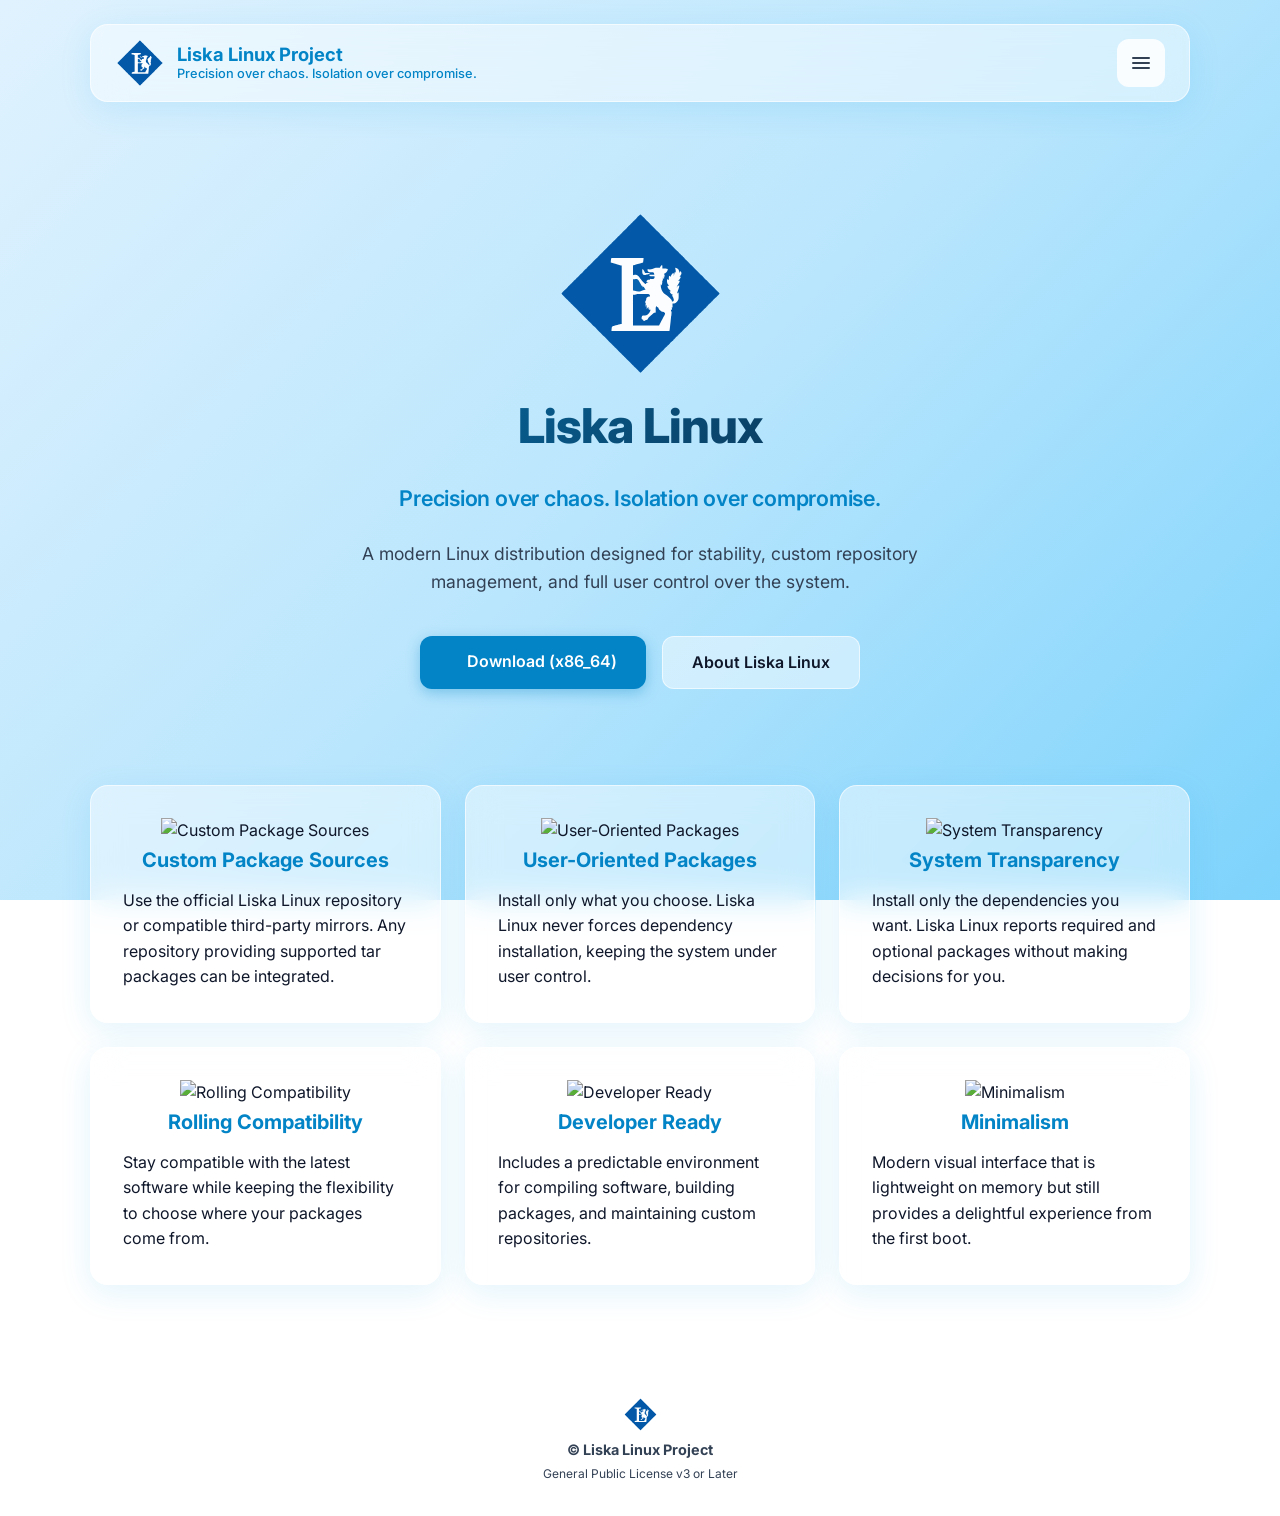
==== index.html @ 2114fe56 "Update index.html" ====
<!DOCTYPE html>
<html lang="id">
<head>
  <meta charset="UTF-8">
  <meta name="viewport" content="width=device-width, initial-scale=1.0">
  <title>Liska Linux Project</title>
  <link rel="icon" type="image/svg+xml" href="/assets/logo.svg">
  <link rel="stylesheet" href="style.css">
  <link rel="preconnect" href="https://fonts.googleapis.com">
  <link rel="preconnect" href="https://fonts.gstatic.com" crossorigin>
  <link href="https://fonts.googleapis.com/css2?family=Inter:wght@400;500;600;800&family=JetBrains+Mono:wght@400;500&display=swap" rel="stylesheet">
</head>
<body>

  <header>
    <div class="container">
      <div class="nav-wrapper glass-card">
        <a href="/" class="logo">
          <img src="assets/logo.svg" alt="Liska Linux Project" width="50" height="50">
          <span>
            <strong>Liska Linux Project</strong>
            <small>Precision over chaos. Isolation over compromise.</small>
          </span>
        </a>
        <input type="checkbox" id="nav-toggle-checkbox" class="nav-toggle-checkbox" aria-hidden="true">
        <label for="nav-toggle-checkbox" class="nav-toggle" aria-expanded="false" aria-controls="main-menu" aria-label="Toggle navigation menu">
          <span class="sr-only">Open navigation menu</span>
          <svg width="24" height="24" viewBox="0 0 24 24" aria-hidden="true" fill="none" stroke="currentColor" stroke-width="2" stroke-linecap="round" stroke-linejoin="round">
            <path d="M4 7h16"></path>
            <path d="M4 12h16"></path>
            <path d="M4 17h16"></path>
          </svg>
        </label>
        <nav aria-label="Main navigation">
          <ul id="main-menu" class="nav-menu">
            <li><a href="/about">About</a></li>
            <li><a href="/download">Download</a></li>
            <li><a href="/installation-guide">Installation Guide</a></li>
            <li><a href="/privacy-policy">Privacy Policy</a></li>
            <li><a href="https://ko-fi.com/liskalinux">Support</a></li>
            <li><a href="https://codeberg.org/liskalinux" target="_blank" rel="noopener">Codeberg</a></li>
            <li><a href="https://archive.org/download/repo-liskalinux" target="_blank" rel="noopener">Repository</a></li>
          </ul>
        </nav>
      </div>
    </div>
  </header>
  <label class="nav-backdrop" for="nav-toggle-checkbox" aria-hidden="true"></label>

  <main class="container">
    <section class="hero">
      <img src="assets/logo.svg" alt="Liska Linux" width="175" height="175">
      <h1>Liska Linux</h1>
      <p class="tagline">Precision over chaos. Isolation over compromise.</p>
      <p>A modern Linux distribution designed for stability, custom repository management, and full user control over the system.</p>
      <div class="cta-group">
        <a href="/download" class="btn btn-primary"><img src="https://upload.wikimedia.org/wikipedia/commons/4/43/OOjs_UI_icon_download-invert.svg" width="14" height="14"> Download (x86_64)</a>
        <a href="/about" class="btn btn-secondary">About Liska Linux</a>
      </div>
    </section>
    <section class="features">
      <div class="feature-card glass-card">
        <center>
        <span>
          <img src="https://upload.wikimedia.org/wikipedia/commons/5/5f/OOjs_UI_icon_tray-progressive.svg" alt="Custom Package Sources" width="35" height="35">
          <h3>Custom Package Sources</h3>
        </span>
        </center>
        <p>Use the official Liska Linux repository or compatible third-party mirrors. Any repository providing supported tar packages can be integrated.</p>
      </div>
      <div class="feature-card glass-card">
        <center>
        <span>
          <img src="https://upload.wikimedia.org/wikipedia/commons/4/43/Echo_user-rights_icon.svg" alt="User-Oriented Packages" width="35" height="35">
          <h3>User-Oriented Packages</h3>
        </span>
        </center>
        <p>Install only what you choose. Liska Linux never forces dependency installation, keeping the system under user control.</p>
      </div>
      <div class="feature-card glass-card">
        <center>
        <span>
          <img src="https://upload.wikimedia.org/wikipedia/commons/9/97/OOjs_UI_icon_search-ltr-progressive.svg" alt="System Transparency" width="35" height="35">
          <h3>System Transparency</h3>
        </span>
        </center>
        <p>Install only the dependencies you want. Liska Linux reports required and optional packages without making decisions for you.</p>
      </div>
      <div class="feature-card glass-card">
        <center>
        <span>
          <img src="https://upload.wikimedia.org/wikipedia/commons/0/04/OOjs_UI_icon_history-progressive.svg" alt="Rolling Compatibility" width="35" height="35">
          <h3>Rolling Compatibility</h3>
        </span>
        </center>
        <p>Stay compatible with the latest software while keeping the flexibility to choose where your packages come from.</p>
      </div>
      <div class="feature-card glass-card">
        <center>
        <span>
          <img src="https://upload.wikimedia.org/wikipedia/commons/2/2a/OOjs_UI_icon_code-progressive.svg" alt="Developer Ready" width="35" height="35">
          <h3>Developer Ready</h3>
        </span>
        </center>
        <p>Includes a predictable environment for compiling software, building packages, and maintaining custom repositories.</p>
      </div>
      <div class="feature-card glass-card">
        <center>
        <span>
          <img src="https://upload.wikimedia.org/wikipedia/commons/c/c8/OOjs_UI_icon_browser-ltr-progressive.svg" alt="Minimalism" width="35" height="35">
          <h3>Minimalism</h3>
        </span>
        </center>
        <p>Modern visual interface that is lightweight on memory but still provides a delightful experience from the first boot.</p>
      </div>
    </section>
  </main>

  <footer>
    <div class="container">
      <span>
        <img src="/assets/logo.svg" alt="Liska Linux Project" width="35" height="35">
        <br>
        <strong>© Liska Linux Project</strong>
        <br>
        <small>General Public License v3 or Later</small>
      </span>
    </div>
  </footer>

  <script src="/nav.js"></script>
</body>
</html>
---- style.css ----
:root {
  --bg-gradient: linear-gradient(135deg, #e0f2fe 0%, #bae6fd 50%, #7dd3fc 100%);
  --accent-blue: #0284c7;
  --accent-blue-hover: #0369a1;
  --text-primary: #0f172a;
  --text-secondary: #334155;
  
  --glass-bg: rgba(255, 255, 255, 0.45);
  --glass-bg-hover: rgba(255, 255, 255, 0.65);
  --glass-border: 1px solid rgba(255, 255, 255, 0.6);
  --glass-shadow: 0 8px 32px 0 rgba(14, 165, 233, 0.12);
  --glass-blur: blur(16px);

  --font-main: 'Inter', -apple-system, BlinkMacSystemFont, 'Segoe UI', Roboto, sans-serif;
  --font-mono: 'JetBrains Mono', 'Fira Code', Consolas, monospace;
  --radius-lg: 18px;
  --radius-md: 12px;
}

* {
  box-sizing: border-box;
  margin: 0;
  padding: 0;
}

body {
  font-family: var(--font-main);
  background: var(--bg-gradient);
  background-attachment: fixed;
  color: var(--text-primary);
  min-height: 100vh;
  display: flex;
  flex-direction: column;
  line-height: 1.6;
}

.container {
  width: 90%;
  max-width: 1100px;
  margin: 0 auto;
}

.glass-card {
  background: var(--glass-bg);
  backdrop-filter: var(--glass-blur);
  -webkit-backdrop-filter: var(--glass-blur);
  border: var(--glass-border);
  box-shadow: var(--glass-shadow);
  border-radius: var(--radius-lg);
  transition: all 0.3s ease;
}

.glass-card:hover {
  background: var(--glass-bg-hover);
  transform: translateY(-2px);
}

header {
  padding: 1.5rem 0;
  position: sticky;
  top: 0;
  z-index: 100;
}

.nav-wrapper {
  display: flex;
  justify-content: space-between;
  align-items: center;
  padding: 0.8rem 1.5rem;
  position: relative;
}

.logo {
  font-weight: 800;
  color: var(--accent-blue);
  text-decoration: none;
  display: flex;
  align-items: center;
  gap: 0.75rem;
}

.logo span {
  display: inline-flex;
  flex-direction: column;
  gap: 0.15rem;
}

.logo strong {
  font-size: 1.15rem;
  line-height: 1.1;
}

.logo small {
  display: block;
  font-size: 0.8rem;
  line-height: 1.2;
  color: var(--accent-blue);
  font-weight: 500;
}

.nav-menu {
  display: none;
  flex-wrap: wrap;
  align-items: center;
  list-style: none;
  gap: 0.75rem;
  margin: 0;
  padding: 0;
}

.nav-menu li {
  display: block;
}

.nav-toggle-checkbox:checked ~ nav .nav-menu,
.nav-menu.nav-open {
  display: flex !important;
}

.nav-toggle-checkbox:checked ~ .nav-backdrop {
  opacity: 1;
  pointer-events: auto;
}

.nav-menu {
  display: none;
  flex-wrap: wrap;
  align-items: stretch;
  list-style: none;
  gap: 0.35rem;
  margin: 0;
  padding: 0.5rem 0;
}

.nav-menu li {
  display: block;
}

.nav-menu a {
  display: block;
  padding: 0.65rem 0.75rem;
  border-radius: 12px;
  text-decoration: none;
  color: var(--text-secondary);
  background: rgba(255, 255, 255, 0.84);
  border: 1px solid rgba(255, 255, 255, 0.8);
  font-weight: 600;
  transition: background 0.2s ease, color 0.2s ease, transform 0.2s ease;
}

.nav-menu a:hover,
.nav-menu a:focus-visible,
.nav-menu a.active {
  color: var(--accent-blue);
  background: rgba(255, 255, 255, 0.98);
  transform: translateY(-1px);
}

.sr-only {
  position: absolute;
  width: 1px;
  height: 1px;
  padding: 0;
  margin: -1px;
  overflow: hidden;
  clip: rect(0, 0, 0, 0);
  white-space: nowrap;
  border: 0;
}

.nav-toggle {
  display: inline-flex;
  border: none;
  appearance: none;
  -webkit-appearance: none;
  background: rgba(255, 255, 255, 0.85);
  color: var(--text-secondary);
  padding: 0.75rem;
  border-radius: 12px;
  cursor: pointer;
  transition: transform 0.2s ease, background 0.2s ease;
  min-width: 44px;
  min-height: 44px;
  line-height: 0;
  position: absolute;
  right: 1.5rem;
  top: 50%;
  transform: translateY(-50%);
  z-index: 220;
}

.nav-toggle:hover,
.nav-toggle:focus-visible {
  background: rgba(255, 255, 255, 1);
  transform: translateY(-50%) translateY(-1px);
}

.nav-toggle:focus-visible {
  outline: 2px solid rgba(2, 132, 199, 0.8);
  outline-offset: 2px;
}

.nav-toggle svg {
  display: block;
}

.nav-toggle-checkbox {
  position: absolute;
  left: -9999px;
  width: 1px;
  height: 1px;
  opacity: 0;
  pointer-events: none;
}

.nav-menu {
  position: fixed;
  top: 80px;
  right: 1.5rem;
  width: min(340px, calc(100% - 2.5rem));
  max-height: calc(100vh - 4rem);
  overflow: auto;
  flex-direction: column;
  align-items: stretch;
  gap: 0.75rem;
  display: none;
  padding: 1.25rem;
  background: rgba(255, 255, 255, 0.96);
  border-radius: 20px;
  border: 1px solid rgba(255, 255, 255, 0.85);
  box-shadow: 0 32px 100px rgba(15, 23, 42, 0.18);
  backdrop-filter: blur(22px);
  z-index: 200;
}

.nav-toggle-checkbox:checked ~ nav .nav-menu,
.nav-menu.nav-open {
  display: flex !important;
}

body.nav-open .nav-backdrop,
.nav-toggle-checkbox:checked ~ .nav-backdrop {
  opacity: 1;
  pointer-events: auto;
}

@media (max-width: 860px) {
  .nav-wrapper {
    flex-wrap: wrap;
    gap: 1rem;
  }

  .nav-menu {
    width: min(280px, calc(100% - 2rem));
  }

  nav a {
    width: 100%;
    justify-content: flex-start;
  }
}

.nav-backdrop {
  position: fixed;
  top: 0;
  left: 0;
  right: 0;
  bottom: 0;
  width: 100vw;
  height: 100vh;
  display: block;
  background: rgba(15, 23, 42, 0.25);
  backdrop-filter: blur(10px);
  opacity: 0;
  pointer-events: none;
  transition: opacity 0.25s ease;
  z-index: 120;
}

body.nav-open .nav-backdrop,
.nav-toggle-checkbox:checked ~ .nav-backdrop {
  opacity: 1;
  pointer-events: auto;
}

body.nav-open main,
body.nav-open footer {
  filter: blur(8px) brightness(0.92);
  transition: filter 0.25s ease;
}

body.nav-open header,
body.nav-open .nav-toggle,
body.nav-open .nav-menu {
  filter: none;
}

body.nav-open header {
  z-index: 130;
}



.hero {
  padding: 5rem 0 3rem 0;
  text-align: center;
}

.hero h1 {
  font-size: 3rem;
  font-weight: 800;
  letter-spacing: -0.02em;
  margin-bottom: 1rem;
  background: linear-gradient(135deg, #0284c7, #0f172a);
  -webkit-background-clip: text;
  -webkit-text-fill-color: transparent;
}

.hero .tagline {
  font-size: 1.35rem;
  font-weight: 600;
  color: var(--accent-blue);
  margin-bottom: 1.5rem;
  letter-spacing: -0.01em;
}

.hero p {
  font-size: 1.1rem;
  color: var(--text-secondary);
  max-width: 650px;
  margin: 0 auto 2.5rem auto;
}

.cta-group {
  display: flex;
  justify-content: center;
  gap: 1rem;
}

.btn {
  padding: 0.8rem 1.8rem;
  border-radius: var(--radius-md);
  text-decoration: none;
  font-weight: 600;
  transition: all 0.2s ease;
}

.btn-primary {
  background: var(--accent-blue);
  color: white;
  box-shadow: 0 4px 14px rgba(2, 132, 199, 0.35);
}

.btn-primary:hover {
  background: var(--accent-blue-hover);
  box-shadow: 0 6px 20px rgba(2, 132, 199, 0.45);
}

.btn-secondary {
  background: var(--glass-bg);
  color: var(--text-primary);
  border: var(--glass-border);
}

.btn-secondary:hover {
  background: var(--glass-bg-hover);
}

.terminal-card {
  margin: 3rem auto;
  max-width: 600px;
  padding: 1.25rem;
  font-family: var(--font-mono);
  font-size: 0.95rem;
  background: rgba(15, 23, 42, 0.85);
  color: #38bdf8;
  border-radius: var(--radius-md);
  text-align: left;
}

.terminal-card .prompt {
  color: #94a3b8;
  user-select: none;
}

.features {
  display: grid;
  grid-template-columns: repeat(auto-fit, minmax(280px, 1fr));
  gap: 1.5rem;
  margin: 3rem 0 5rem 0;
}

.feature-card {
  padding: 2rem;
}

.download-page .features .feature-card {
  display: flex;
  flex-direction: column;
}

.download-page .features .feature-card > .btn {
  margin-top: auto;
  align-self: flex-start;
}

.feature-card h3 {
  color: var(--accent-blue);
  margin-bottom: 0.75rem;
  font-size: 1.25rem;
}

footer {
  margin-top: auto;
  padding: 2rem 0;
  text-align: center;
  color: var(--text-secondary);
  font-size: 0.9rem;
}
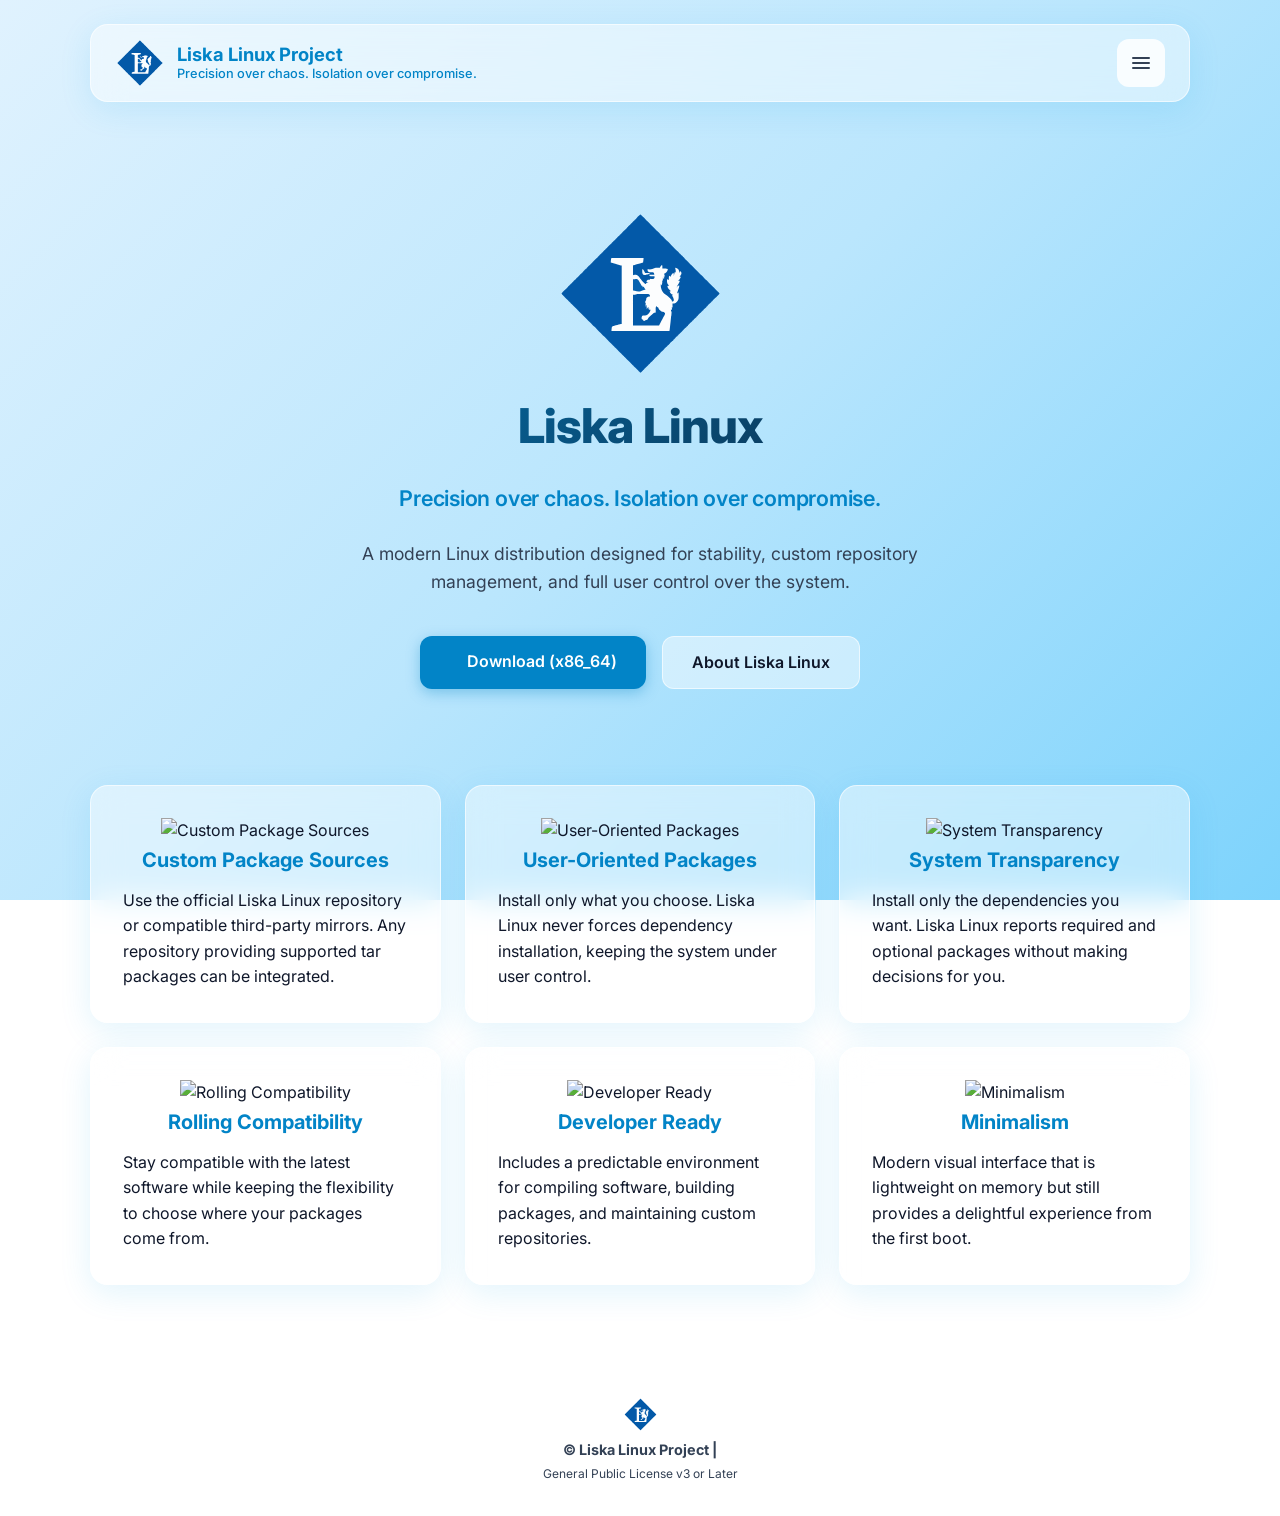
==== commit 1d163686: "Update index.html" ====
--- a/index.html
+++ b/index.html
@@ -3,8 +3,19 @@
 <head>
   <meta charset="UTF-8">
   <meta name="viewport" content="width=device-width, initial-scale=1.0">
-  <title>Liska Linux Project</title>
+  <title>Liska Linux | Liska Linux Project</title>
   <link rel="icon" type="image/svg+xml" href="/assets/logo.svg">
+  <script type="application/ld+json">
+  {
+    "@context": "https://schema.org",
+    "@type": "WebSite",
+    "name": "Liska Linux Project",
+    "alternateName": "Liska Linux",
+    "url": "https://liskalinux.codeberg.page/"
+  }
+  </script>
+  <meta name="application-name" content="Liska Linux Project">
+  <meta property="og:site_name" content="Liska Linux Project">
   <link rel="stylesheet" href="style.css">
   <link rel="preconnect" href="https://fonts.googleapis.com">
   <link rel="preconnect" href="https://fonts.gstatic.com" crossorigin>
@@ -39,7 +50,7 @@
             <li><a href="/privacy-policy">Privacy Policy</a></li>
             <li><a href="https://ko-fi.com/liskalinux">Support</a></li>
             <li><a href="https://codeberg.org/liskalinux" target="_blank" rel="noopener">Codeberg</a></li>
-            <li><a href="https://archive.org/download/repo-liskalinux" target="_blank" rel="noopener">Repository</a></li>
+            <li><a href="/repository" target="_blank" rel="noopener">Repository</a></li>
           </ul>
         </nav>
       </div>
@@ -121,7 +132,7 @@
       <span>
         <img src="/assets/logo.svg" alt="Liska Linux Project" width="35" height="35">
         <br>
-        <strong>© Liska Linux Project</strong>
+        <strong>© Liska Linux Project | <span id="year"></span></strong>
         <br>
         <small>General Public License v3 or Later</small>
       </span>
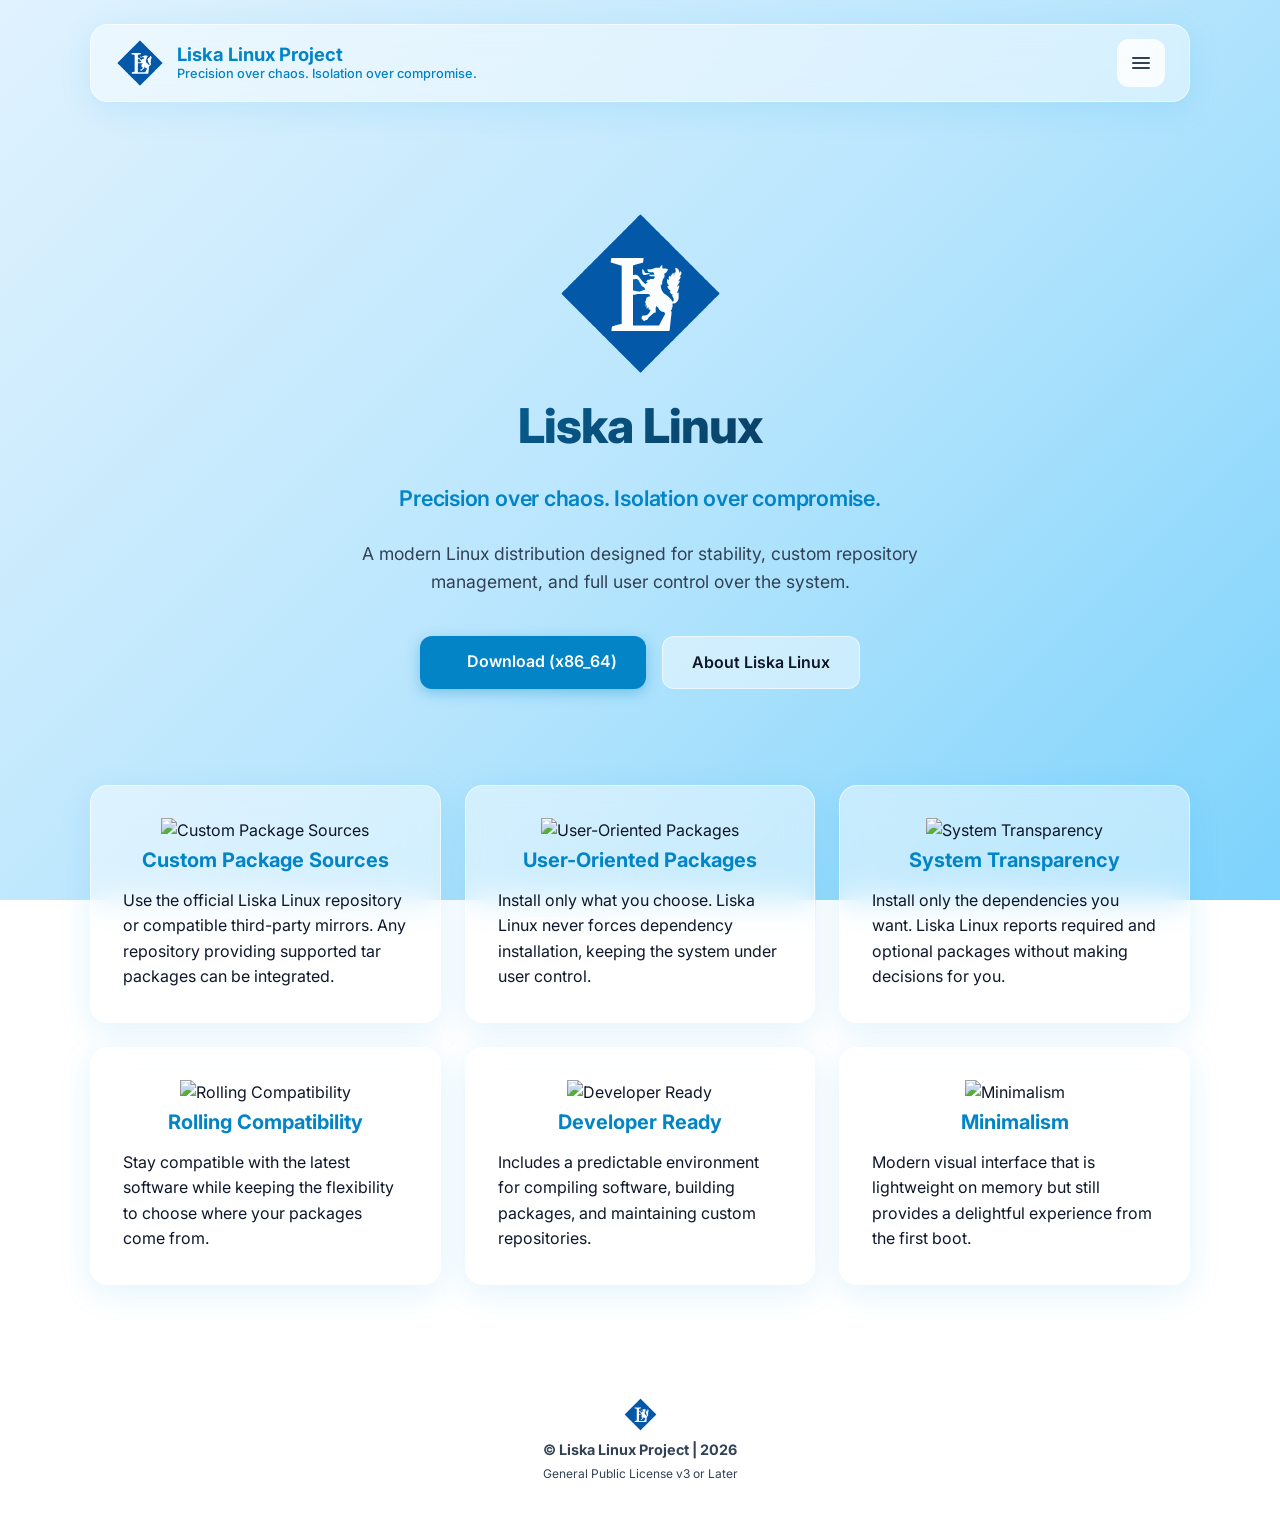
==== commit 899beb78: "Update index.html" ====
--- a/index.html
+++ b/index.html
@@ -48,9 +48,9 @@
             <li><a href="/download">Download</a></li>
             <li><a href="/installation-guide">Installation Guide</a></li>
             <li><a href="/privacy-policy">Privacy Policy</a></li>
-            <li><a href="https://ko-fi.com/liskalinux">Support</a></li>
+            <li><a href="https://ko-fi.com/liskalinux" target="_blank" rel="noopener">Support</a></li>
             <li><a href="https://codeberg.org/liskalinux" target="_blank" rel="noopener">Codeberg</a></li>
-            <li><a href="/repository" target="_blank" rel="noopener">Repository</a></li>
+            <li><a href="https://repo-liskalinux.github.io" target="_blank" rel="noopener">Repository</a></li>
           </ul>
         </nav>
       </div>
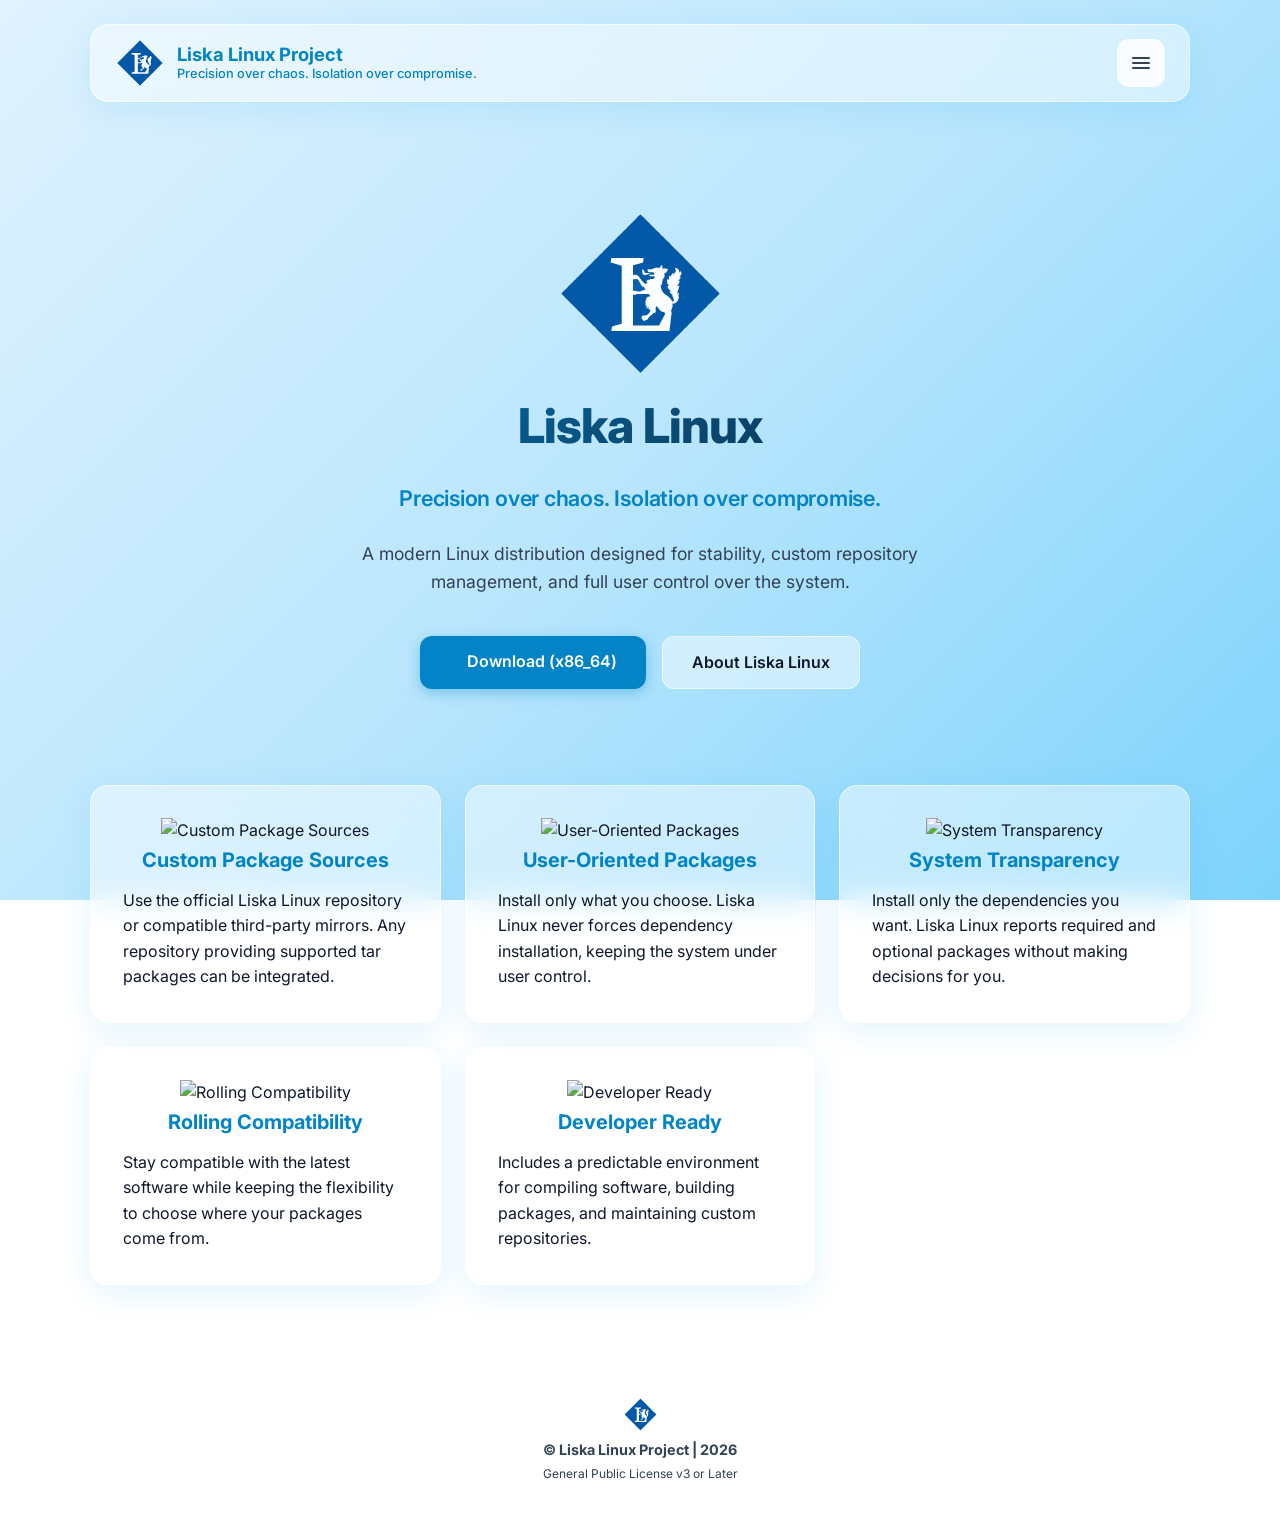
==== commit 8adaf85c: "Update index.html" ====
--- a/index.html
+++ b/index.html
@@ -115,15 +115,6 @@
         </center>
         <p>Includes a predictable environment for compiling software, building packages, and maintaining custom repositories.</p>
       </div>
-      <div class="feature-card glass-card">
-        <center>
-        <span>
-          <img src="https://upload.wikimedia.org/wikipedia/commons/c/c8/OOjs_UI_icon_browser-ltr-progressive.svg" alt="Minimalism" width="35" height="35">
-          <h3>Minimalism</h3>
-        </span>
-        </center>
-        <p>Modern visual interface that is lightweight on memory but still provides a delightful experience from the first boot.</p>
-      </div>
     </section>
   </main>
 
